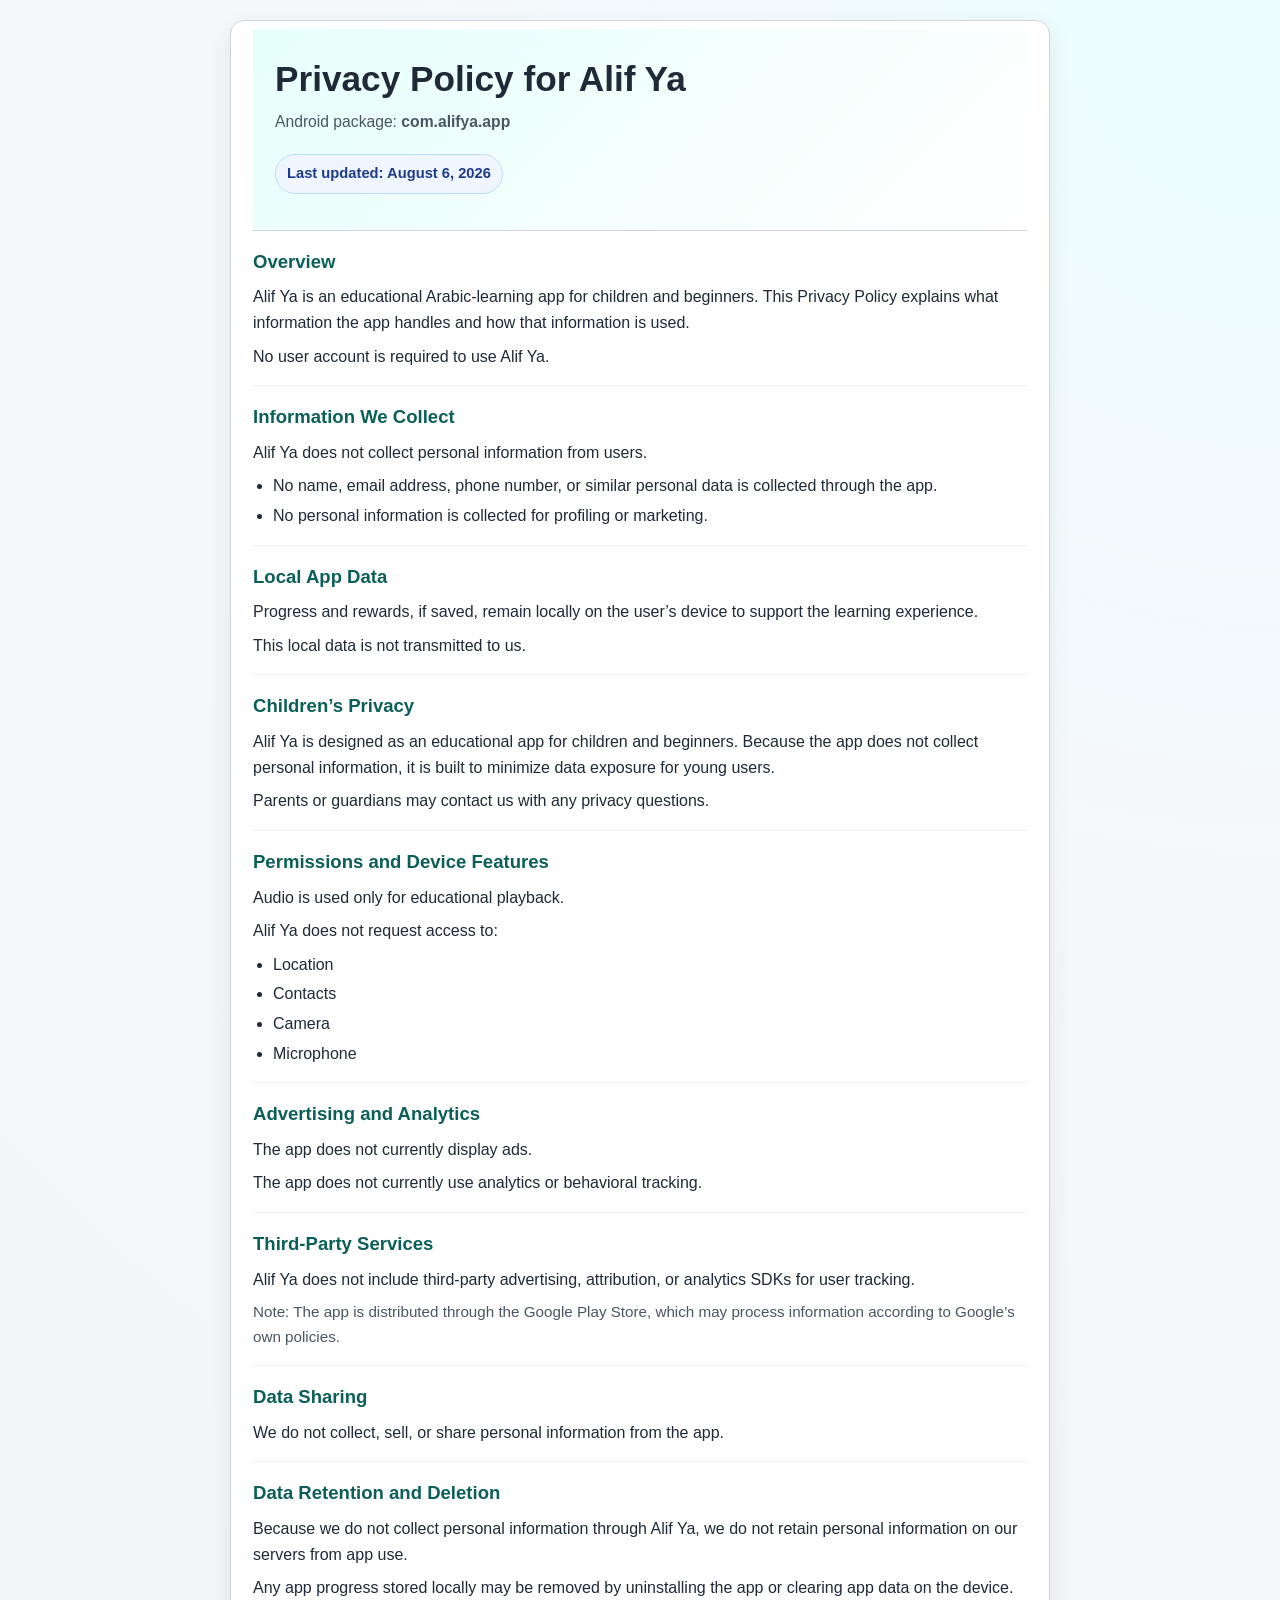
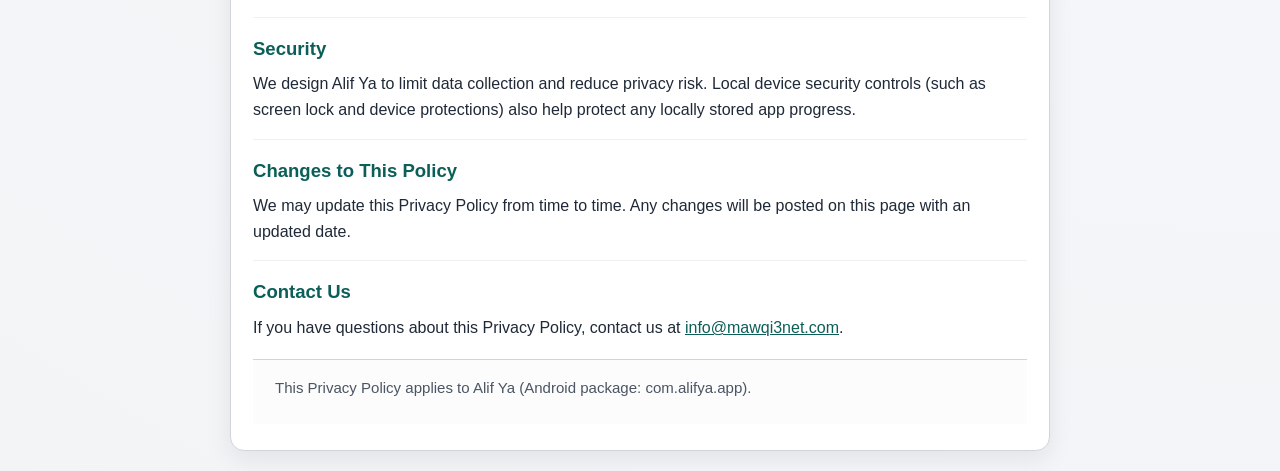
==== privacy-policy/index.html @ 70b83c65 "Add Alif Ya privacy policy" ====
<!DOCTYPE html>
<html lang="en">
<head>
  <meta charset="utf-8">
  <meta name="viewport" content="width=device-width, initial-scale=1">
  <title>Privacy Policy | Alif Ya</title>
  <meta name="description" content="Privacy Policy for Alif Ya (Android package: com.alifya.app).">
  <style>
    :root {
      --bg: #f6f7fb;
      --card: #ffffff;
      --text: #1f2937;
      --muted: #4b5563;
      --border: #d1d5db;
      --accent: #0f766e;
      --accent-soft: #e6fffb;
      --shadow: 0 8px 24px rgba(15, 23, 42, 0.08);
    }

    * {
      box-sizing: border-box;
    }

    html, body {
      margin: 0;
      padding: 0;
      background: radial-gradient(circle at top right, #ecfeff 0%, var(--bg) 40%, #f3f4f6 100%);
      color: var(--text);
      font-family: "Segoe UI", Tahoma, Geneva, Verdana, sans-serif;
      line-height: 1.6;
    }

    .wrap {
      max-width: 860px;
      margin: 0 auto;
      padding: 20px;
    }

    .card {
      background: var(--card);
      border: 1px solid var(--border);
      border-radius: 14px;
      box-shadow: var(--shadow);
      overflow: hidden;
    }

    header {
      padding: 28px 22px;
      background: linear-gradient(135deg, var(--accent-soft) 0%, #ffffff 100%);
      border-bottom: 1px solid var(--border);
    }

    h1 {
      margin: 0;
      font-size: clamp(1.6rem, 3.5vw, 2.2rem);
      line-height: 1.25;
    }

    .subtitle {
      margin-top: 8px;
      color: var(--muted);
      font-size: 0.98rem;
    }

    main {
      padding: 8px 22px 26px;
    }

    section {
      padding-top: 16px;
      border-top: 1px solid #eef0f2;
      margin-top: 16px;
    }

    section:first-of-type {
      border-top: 0;
      margin-top: 0;
    }

    h2 {
      margin: 0 0 8px;
      font-size: 1.16rem;
      color: #0b5f58;
    }

    p {
      margin: 8px 0;
    }

    ul {
      margin: 8px 0 8px 20px;
      padding: 0;
    }

    li {
      margin: 4px 0;
    }

    .meta {
      display: inline-block;
      margin-top: 12px;
      padding: 7px 11px;
      border: 1px solid #bfdbfe;
      border-radius: 999px;
      background: #eff6ff;
      color: #1e3a8a;
      font-size: 0.92rem;
      font-weight: 600;
    }

    .small {
      color: var(--muted);
      font-size: 0.95rem;
    }

    a {
      color: #0b5f58;
      text-decoration: underline;
    }

    footer {
      margin-top: 18px;
      padding: 16px 22px 24px;
      border-top: 1px solid var(--border);
      background: #fcfcfd;
      font-size: 0.94rem;
      color: var(--muted);
    }

    @media (max-width: 560px) {
      .wrap {
        padding: 12px;
      }

      header,
      main,
      footer {
        padding-left: 16px;
        padding-right: 16px;
      }

      .meta {
        border-radius: 10px;
      }
    }
  </style>
</head>
<body>
  <div class="wrap">
    <main class="card">
      <header>
        <h1>Privacy Policy for Alif Ya</h1>
        <p class="subtitle">Android package: <strong>com.alifya.app</strong></p>
        <p class="meta">Last updated: August 6, 2026</p>
      </header>

      <div>
        <section aria-labelledby="overview">
          <h2 id="overview">Overview</h2>
          <p>Alif Ya is an educational Arabic-learning app for children and beginners. This Privacy Policy explains what information the app handles and how that information is used.</p>
          <p>No user account is required to use Alif Ya.</p>
        </section>

        <section aria-labelledby="information-we-collect">
          <h2 id="information-we-collect">Information We Collect</h2>
          <p>Alif Ya does not collect personal information from users.</p>
          <ul>
            <li>No name, email address, phone number, or similar personal data is collected through the app.</li>
            <li>No personal information is collected for profiling or marketing.</li>
          </ul>
        </section>

        <section aria-labelledby="local-app-data">
          <h2 id="local-app-data">Local App Data</h2>
          <p>Progress and rewards, if saved, remain locally on the user&rsquo;s device to support the learning experience.</p>
          <p>This local data is not transmitted to us.</p>
        </section>

        <section aria-labelledby="childrens-privacy">
          <h2 id="childrens-privacy">Children&rsquo;s Privacy</h2>
          <p>Alif Ya is designed as an educational app for children and beginners. Because the app does not collect personal information, it is built to minimize data exposure for young users.</p>
          <p>Parents or guardians may contact us with any privacy questions.</p>
        </section>

        <section aria-labelledby="permissions-device-features">
          <h2 id="permissions-device-features">Permissions and Device Features</h2>
          <p>Audio is used only for educational playback.</p>
          <p>Alif Ya does not request access to:</p>
          <ul>
            <li>Location</li>
            <li>Contacts</li>
            <li>Camera</li>
            <li>Microphone</li>
          </ul>
        </section>

        <section aria-labelledby="advertising-and-analytics">
          <h2 id="advertising-and-analytics">Advertising and Analytics</h2>
          <p>The app does not currently display ads.</p>
          <p>The app does not currently use analytics or behavioral tracking.</p>
        </section>

        <section aria-labelledby="third-party-services">
          <h2 id="third-party-services">Third-Party Services</h2>
          <p>Alif Ya does not include third-party advertising, attribution, or analytics SDKs for user tracking.</p>
          <p class="small">Note: The app is distributed through the Google Play Store, which may process information according to Google&rsquo;s own policies.</p>
        </section>

        <section aria-labelledby="data-sharing">
          <h2 id="data-sharing">Data Sharing</h2>
          <p>We do not collect, sell, or share personal information from the app.</p>
        </section>

        <section aria-labelledby="data-retention-and-deletion">
          <h2 id="data-retention-and-deletion">Data Retention and Deletion</h2>
          <p>Because we do not collect personal information through Alif Ya, we do not retain personal information on our servers from app use.</p>
          <p>Any app progress stored locally may be removed by uninstalling the app or clearing app data on the device.</p>
        </section>

        <section aria-labelledby="security">
          <h2 id="security">Security</h2>
          <p>We design Alif Ya to limit data collection and reduce privacy risk. Local device security controls (such as screen lock and device protections) also help protect any locally stored app progress.</p>
        </section>

        <section aria-labelledby="changes-to-policy">
          <h2 id="changes-to-policy">Changes to This Policy</h2>
          <p>We may update this Privacy Policy from time to time. Any changes will be posted on this page with an updated date.</p>
        </section>

        <section aria-labelledby="contact-us">
          <h2 id="contact-us">Contact Us</h2>
          <p>If you have questions about this Privacy Policy, contact us at <a href="mailto:info@mawqi3net.com">info@mawqi3net.com</a>.</p>
        </section>
      </div>

      <footer>
        This Privacy Policy applies to Alif Ya (Android package: com.alifya.app).
      </footer>
    </main>
  </div>
</body>
</html>
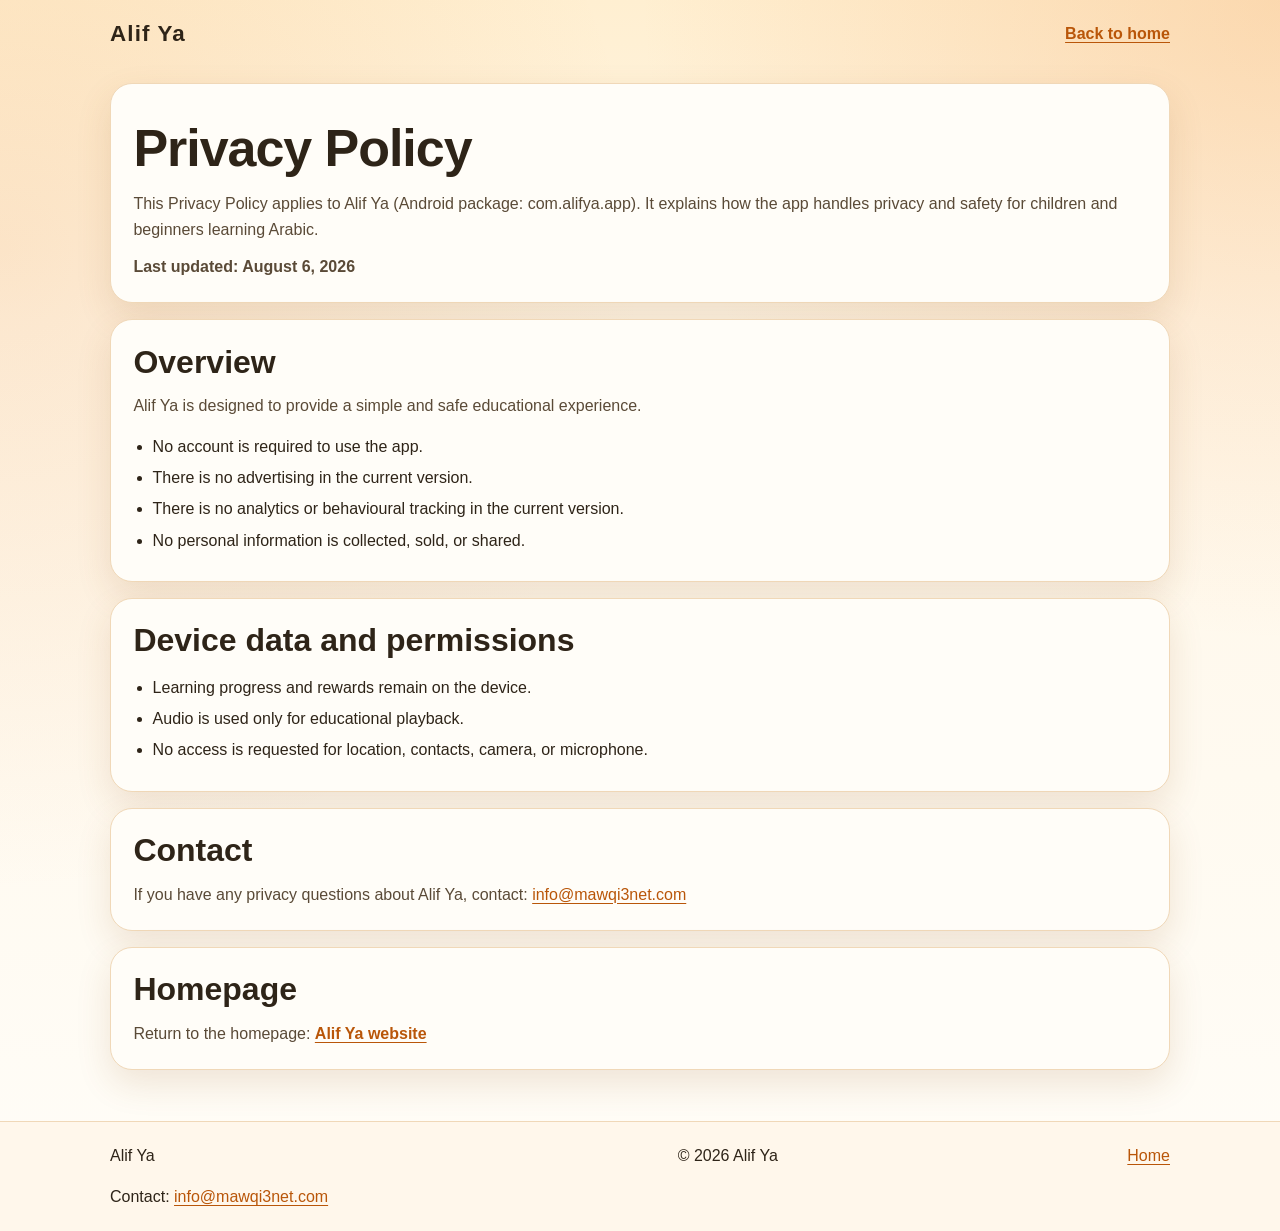
==== commit b018ef52: "Create Alif Ya marketing website" ====
--- a/privacy-policy/index.html
+++ b/privacy-policy/index.html
@@ -1,242 +1,76 @@
-<!DOCTYPE html>
+<!doctype html>
 <html lang="en">
-<head>
-  <meta charset="utf-8">
-  <meta name="viewport" content="width=device-width, initial-scale=1">
-  <title>Privacy Policy | Alif Ya</title>
-  <meta name="description" content="Privacy Policy for Alif Ya (Android package: com.alifya.app).">
-  <style>
-    :root {
-      --bg: #f6f7fb;
-      --card: #ffffff;
-      --text: #1f2937;
-      --muted: #4b5563;
-      --border: #d1d5db;
-      --accent: #0f766e;
-      --accent-soft: #e6fffb;
-      --shadow: 0 8px 24px rgba(15, 23, 42, 0.08);
-    }
+  <head>
+    <meta charset="UTF-8" />
+    <meta name="viewport" content="width=device-width, initial-scale=1" />
+    <meta name="description" content="Privacy policy for the Alif Ya Android app." />
+    <title>Alif Ya Privacy Policy</title>
+    <link rel="stylesheet" href="../styles.css" />
+  </head>
+  <body>
+    <a class="skip-link" href="#main-content">Skip to main content</a>
 
-    * {
-      box-sizing: border-box;
-    }
+    <header class="site-header">
+      <div class="container header-inner">
+        <p class="brand">Alif Ya</p>
+        <a class="text-link" href="../">Back to home</a>
+      </div>
+    </header>
 
-    html, body {
-      margin: 0;
-      padding: 0;
-      background: radial-gradient(circle at top right, #ecfeff 0%, var(--bg) 40%, #f3f4f6 100%);
-      color: var(--text);
-      font-family: "Segoe UI", Tahoma, Geneva, Verdana, sans-serif;
-      line-height: 1.6;
-    }
+    <main id="main-content" class="container policy-main">
+      <section class="card policy-intro">
+        <h1>Privacy Policy</h1>
+        <p>
+          This Privacy Policy applies to Alif Ya (Android package: com.alifya.app). It explains how
+          the app handles privacy and safety for children and beginners learning Arabic.
+        </p>
+        <p class="policy-meta">Last updated: August 6, 2026</p>
+      </section>
 
-    .wrap {
-      max-width: 860px;
-      margin: 0 auto;
-      padding: 20px;
-    }
+      <section class="card policy-section" aria-labelledby="overview-title">
+        <h2 id="overview-title">Overview</h2>
+        <p>Alif Ya is designed to provide a simple and safe educational experience.</p>
+        <ul class="privacy-list">
+          <li>No account is required to use the app.</li>
+          <li>There is no advertising in the current version.</li>
+          <li>There is no analytics or behavioural tracking in the current version.</li>
+          <li>No personal information is collected, sold, or shared.</li>
+        </ul>
+      </section>
 
-    .card {
-      background: var(--card);
-      border: 1px solid var(--border);
-      border-radius: 14px;
-      box-shadow: var(--shadow);
-      overflow: hidden;
-    }
+      <section class="card policy-section" aria-labelledby="device-title">
+        <h2 id="device-title">Device data and permissions</h2>
+        <ul class="privacy-list">
+          <li>Learning progress and rewards remain on the device.</li>
+          <li>Audio is used only for educational playback.</li>
+          <li>No access is requested for location, contacts, camera, or microphone.</li>
+        </ul>
+      </section>
 
-    header {
-      padding: 28px 22px;
-      background: linear-gradient(135deg, var(--accent-soft) 0%, #ffffff 100%);
-      border-bottom: 1px solid var(--border);
-    }
+      <section class="card policy-section" aria-labelledby="contact-title">
+        <h2 id="contact-title">Contact</h2>
+        <p>
+          If you have any privacy questions about Alif Ya, contact:
+          <a href="mailto:info@mawqi3net.com">info@mawqi3net.com</a>
+        </p>
+      </section>
 
-    h1 {
-      margin: 0;
-      font-size: clamp(1.6rem, 3.5vw, 2.2rem);
-      line-height: 1.25;
-    }
+      <section class="card policy-section" aria-labelledby="home-title">
+        <h2 id="home-title">Homepage</h2>
+        <p>
+          Return to the homepage:
+          <a class="text-link" href="../">Alif Ya website</a>
+        </p>
+      </section>
+    </main>
 
-    .subtitle {
-      margin-top: 8px;
-      color: var(--muted);
-      font-size: 0.98rem;
-    }
-
-    main {
-      padding: 8px 22px 26px;
-    }
-
-    section {
-      padding-top: 16px;
-      border-top: 1px solid #eef0f2;
-      margin-top: 16px;
-    }
-
-    section:first-of-type {
-      border-top: 0;
-      margin-top: 0;
-    }
-
-    h2 {
-      margin: 0 0 8px;
-      font-size: 1.16rem;
-      color: #0b5f58;
-    }
-
-    p {
-      margin: 8px 0;
-    }
-
-    ul {
-      margin: 8px 0 8px 20px;
-      padding: 0;
-    }
-
-    li {
-      margin: 4px 0;
-    }
-
-    .meta {
-      display: inline-block;
-      margin-top: 12px;
-      padding: 7px 11px;
-      border: 1px solid #bfdbfe;
-      border-radius: 999px;
-      background: #eff6ff;
-      color: #1e3a8a;
-      font-size: 0.92rem;
-      font-weight: 600;
-    }
-
-    .small {
-      color: var(--muted);
-      font-size: 0.95rem;
-    }
-
-    a {
-      color: #0b5f58;
-      text-decoration: underline;
-    }
-
-    footer {
-      margin-top: 18px;
-      padding: 16px 22px 24px;
-      border-top: 1px solid var(--border);
-      background: #fcfcfd;
-      font-size: 0.94rem;
-      color: var(--muted);
-    }
-
-    @media (max-width: 560px) {
-      .wrap {
-        padding: 12px;
-      }
-
-      header,
-      main,
-      footer {
-        padding-left: 16px;
-        padding-right: 16px;
-      }
-
-      .meta {
-        border-radius: 10px;
-      }
-    }
-  </style>
-</head>
-<body>
-  <div class="wrap">
-    <main class="card">
-      <header>
-        <h1>Privacy Policy for Alif Ya</h1>
-        <p class="subtitle">Android package: <strong>com.alifya.app</strong></p>
-        <p class="meta">Last updated: August 6, 2026</p>
-      </header>
-
-      <div>
-        <section aria-labelledby="overview">
-          <h2 id="overview">Overview</h2>
-          <p>Alif Ya is an educational Arabic-learning app for children and beginners. This Privacy Policy explains what information the app handles and how that information is used.</p>
-          <p>No user account is required to use Alif Ya.</p>
-        </section>
-
-        <section aria-labelledby="information-we-collect">
-          <h2 id="information-we-collect">Information We Collect</h2>
-          <p>Alif Ya does not collect personal information from users.</p>
-          <ul>
-            <li>No name, email address, phone number, or similar personal data is collected through the app.</li>
-            <li>No personal information is collected for profiling or marketing.</li>
-          </ul>
-        </section>
-
-        <section aria-labelledby="local-app-data">
-          <h2 id="local-app-data">Local App Data</h2>
-          <p>Progress and rewards, if saved, remain locally on the user&rsquo;s device to support the learning experience.</p>
-          <p>This local data is not transmitted to us.</p>
-        </section>
-
-        <section aria-labelledby="childrens-privacy">
-          <h2 id="childrens-privacy">Children&rsquo;s Privacy</h2>
-          <p>Alif Ya is designed as an educational app for children and beginners. Because the app does not collect personal information, it is built to minimize data exposure for young users.</p>
-          <p>Parents or guardians may contact us with any privacy questions.</p>
-        </section>
-
-        <section aria-labelledby="permissions-device-features">
-          <h2 id="permissions-device-features">Permissions and Device Features</h2>
-          <p>Audio is used only for educational playback.</p>
-          <p>Alif Ya does not request access to:</p>
-          <ul>
-            <li>Location</li>
-            <li>Contacts</li>
-            <li>Camera</li>
-            <li>Microphone</li>
-          </ul>
-        </section>
-
-        <section aria-labelledby="advertising-and-analytics">
-          <h2 id="advertising-and-analytics">Advertising and Analytics</h2>
-          <p>The app does not currently display ads.</p>
-          <p>The app does not currently use analytics or behavioral tracking.</p>
-        </section>
-
-        <section aria-labelledby="third-party-services">
-          <h2 id="third-party-services">Third-Party Services</h2>
-          <p>Alif Ya does not include third-party advertising, attribution, or analytics SDKs for user tracking.</p>
-          <p class="small">Note: The app is distributed through the Google Play Store, which may process information according to Google&rsquo;s own policies.</p>
-        </section>
-
-        <section aria-labelledby="data-sharing">
-          <h2 id="data-sharing">Data Sharing</h2>
-          <p>We do not collect, sell, or share personal information from the app.</p>
-        </section>
-
-        <section aria-labelledby="data-retention-and-deletion">
-          <h2 id="data-retention-and-deletion">Data Retention and Deletion</h2>
-          <p>Because we do not collect personal information through Alif Ya, we do not retain personal information on our servers from app use.</p>
-          <p>Any app progress stored locally may be removed by uninstalling the app or clearing app data on the device.</p>
-        </section>
-
-        <section aria-labelledby="security">
-          <h2 id="security">Security</h2>
-          <p>We design Alif Ya to limit data collection and reduce privacy risk. Local device security controls (such as screen lock and device protections) also help protect any locally stored app progress.</p>
-        </section>
-
-        <section aria-labelledby="changes-to-policy">
-          <h2 id="changes-to-policy">Changes to This Policy</h2>
-          <p>We may update this Privacy Policy from time to time. Any changes will be posted on this page with an updated date.</p>
-        </section>
-
-        <section aria-labelledby="contact-us">
-          <h2 id="contact-us">Contact Us</h2>
-          <p>If you have questions about this Privacy Policy, contact us at <a href="mailto:info@mawqi3net.com">info@mawqi3net.com</a>.</p>
-        </section>
+    <footer class="site-footer">
+      <div class="container footer-inner">
+        <p>Alif Ya</p>
+        <p>&copy; 2026 Alif Ya</p>
+        <p><a href="../">Home</a></p>
+        <p>Contact: <a href="mailto:info@mawqi3net.com">info@mawqi3net.com</a></p>
       </div>
-
-      <footer>
-        This Privacy Policy applies to Alif Ya (Android package: com.alifya.app).
-      </footer>
-    </main>
-  </div>
-</body>
+    </footer>
+  </body>
 </html>
--- a/styles.css
+++ b/styles.css
@@ -0,0 +1,421 @@
+:root {
+  --cream: #fff7e8;
+  --cream-strong: #ffefd1;
+  --orange: #e77c22;
+  --orange-deep: #b95609;
+  --orange-soft: #f3a45f;
+  --ink: #2e2418;
+  --ink-soft: #5a4a37;
+  --card: #fffdf8;
+  --border: #f0d8b8;
+  --focus: #0f6d60;
+  --shadow: 0 14px 35px rgba(145, 87, 30, 0.14);
+  --shadow-soft: 0 10px 25px rgba(145, 87, 30, 0.12);
+  --radius: 22px;
+}
+
+* {
+  box-sizing: border-box;
+}
+
+html,
+body {
+  margin: 0;
+  padding: 0;
+}
+
+body {
+  font-family: "Trebuchet MS", "Segoe UI", "Gill Sans", "Verdana", sans-serif;
+  color: var(--ink);
+  background:
+    radial-gradient(circle at 100% 0%, rgba(243, 164, 95, 0.3), transparent 36%),
+    radial-gradient(circle at 0% 20%, rgba(231, 124, 34, 0.14), transparent 40%),
+    linear-gradient(180deg, var(--cream-strong) 0%, var(--cream) 26%, #fffdf8 100%);
+  line-height: 1.6;
+}
+
+a {
+  color: var(--orange-deep);
+  text-underline-offset: 3px;
+}
+
+a:focus-visible,
+button:focus-visible {
+  outline: 3px solid var(--focus);
+  outline-offset: 3px;
+  border-radius: 8px;
+}
+
+.skip-link {
+  position: absolute;
+  left: 0.5rem;
+  top: -100%;
+  background: #ffffff;
+  color: var(--ink);
+  padding: 0.65rem 0.9rem;
+  border-radius: 0.7rem;
+  box-shadow: var(--shadow);
+  z-index: 1000;
+}
+
+.skip-link:focus {
+  top: 0.5rem;
+}
+
+.container {
+  width: min(1060px, 92vw);
+  margin: 0 auto;
+}
+
+.site-header {
+  padding: 1rem 0;
+}
+
+.header-inner {
+  display: flex;
+  align-items: center;
+  justify-content: space-between;
+  gap: 1rem;
+}
+
+.brand {
+  margin: 0;
+  font-size: 1.4rem;
+  font-weight: 800;
+  letter-spacing: 0.05em;
+}
+
+.text-link {
+  font-weight: 600;
+}
+
+.hero {
+  background: linear-gradient(155deg, #fff9ef 0%, #fff3dc 100%);
+  border: 1px solid var(--border);
+  box-shadow: var(--shadow);
+  border-radius: calc(var(--radius) + 6px);
+  padding: 2rem 1.1rem;
+  margin-top: 0.4rem;
+  animation: rise 520ms ease-out;
+}
+
+.hero-grid {
+  display: grid;
+  gap: 1rem;
+}
+
+.eyebrow {
+  margin: 0;
+  text-transform: uppercase;
+  letter-spacing: 0.11em;
+  font-size: 0.78rem;
+  font-weight: 700;
+  color: var(--orange-deep);
+}
+
+h1,
+h2 {
+  line-height: 1.2;
+  margin: 0;
+}
+
+h1 {
+  margin-top: 0.65rem;
+  font-size: clamp(2rem, 7vw, 3.25rem);
+  letter-spacing: -0.02em;
+}
+
+h2 {
+  font-size: clamp(1.45rem, 4vw, 2rem);
+}
+
+.hero-copy {
+  margin-top: 1rem;
+  color: var(--ink-soft);
+  max-width: 67ch;
+}
+
+.cta-row {
+  margin-top: 1.3rem;
+  display: flex;
+  flex-direction: column;
+  gap: 0.7rem;
+}
+
+.button {
+  display: inline-flex;
+  justify-content: center;
+  align-items: center;
+  border-radius: 999px;
+  padding: 0.82rem 1.15rem;
+  font-weight: 700;
+  text-decoration: none;
+  border: 2px solid transparent;
+  transition: transform 140ms ease, box-shadow 140ms ease;
+}
+
+.button:hover {
+  transform: translateY(-1px);
+}
+
+.button-primary {
+  color: #ffffff;
+  background: linear-gradient(135deg, var(--orange) 0%, var(--orange-deep) 100%);
+  box-shadow: 0 10px 24px rgba(183, 86, 9, 0.28);
+}
+
+.button-secondary {
+  border-color: var(--orange-soft);
+  background: #ffffff;
+  color: var(--orange-deep);
+}
+
+.button-disabled {
+  background: #efd8be;
+  color: #6d5c49;
+  border-color: #dac1a5;
+  box-shadow: none;
+  pointer-events: none;
+  cursor: not-allowed;
+}
+
+.section {
+  margin-top: 1.6rem;
+}
+
+.feature-grid,
+.privacy-list {
+  margin: 0.95rem 0 0;
+  padding-left: 1.2rem;
+}
+
+.feature-grid li,
+.privacy-list li {
+  margin: 0.35rem 0;
+}
+
+.feature-grid {
+  background: var(--card);
+  border: 1px solid var(--border);
+  border-radius: var(--radius);
+  box-shadow: var(--shadow);
+  padding: 1rem 1rem 1rem 2rem;
+}
+
+.feature-grid li {
+  list-style: none;
+  position: relative;
+  padding-left: 0.15rem;
+  break-inside: avoid;
+}
+
+.feature-grid li::before {
+  content: "✓";
+  color: var(--orange-deep);
+  font-weight: 800;
+  margin-right: 0.55rem;
+}
+
+.section-copy {
+  margin-top: 0.6rem;
+  color: var(--ink-soft);
+}
+
+.card {
+  background: var(--card);
+  border: 1px solid var(--border);
+  border-radius: var(--radius);
+  box-shadow: var(--shadow);
+  padding: 1.15rem;
+}
+
+.card p {
+  color: var(--ink-soft);
+  margin: 0.75rem 0 0;
+}
+
+.journey-flow {
+  margin: 0.95rem 0 0;
+  padding: 1rem;
+  list-style: none;
+  background: var(--card);
+  border: 1px solid var(--border);
+  border-radius: var(--radius);
+  box-shadow: var(--shadow);
+  display: grid;
+  gap: 0.5rem;
+}
+
+.journey-flow li {
+  text-align: center;
+  font-weight: 700;
+  background: #fff4df;
+  border: 1px solid #f2d3ad;
+  border-radius: 999px;
+  padding: 0.6rem 0.8rem;
+}
+
+.journey-flow li:not(:last-child)::after {
+  content: "↓";
+  display: block;
+  color: var(--orange-deep);
+  margin-top: 0.45rem;
+  font-size: 1rem;
+}
+
+.hero-art {
+  display: grid;
+  place-items: center;
+}
+
+.phone-mockup {
+  width: min(260px, 78%);
+  aspect-ratio: 10 / 20;
+  border-radius: 28px;
+  border: 3px solid #f3cd9e;
+  background:
+    radial-gradient(circle at 20% 20%, rgba(243, 164, 95, 0.45), transparent 45%),
+    linear-gradient(165deg, #fffdf9, #ffefd4);
+  box-shadow: var(--shadow-soft);
+  display: grid;
+  place-items: center;
+}
+
+.phone-mockup p {
+  margin: 0;
+  color: var(--orange-deep);
+  font-weight: 800;
+  letter-spacing: 0.2em;
+}
+
+.shots-grid {
+  margin-top: 1rem;
+  display: grid;
+  gap: 0.85rem;
+}
+
+.shot-card {
+  margin: 0;
+  background: var(--card);
+  border: 1px solid var(--border);
+  box-shadow: var(--shadow-soft);
+  border-radius: 18px;
+  padding: 0.85rem;
+}
+
+.shot-placeholder {
+  width: 100%;
+  aspect-ratio: 9 / 18;
+  border-radius: 14px;
+  border: 2px dashed #efb777;
+  background:
+    linear-gradient(180deg, rgba(243, 164, 95, 0.25), rgba(243, 164, 95, 0.08)),
+    repeating-linear-gradient(
+      -45deg,
+      rgba(255, 255, 255, 0.5),
+      rgba(255, 255, 255, 0.5) 12px,
+      rgba(255, 245, 227, 0.85) 12px,
+      rgba(255, 245, 227, 0.85) 24px
+    );
+}
+
+.shot-card figcaption {
+  margin-top: 0.5rem;
+  font-weight: 700;
+  color: var(--ink-soft);
+  text-align: center;
+}
+
+.site-footer {
+  margin-top: 2rem;
+  border-top: 1px solid var(--border);
+  background: rgba(255, 247, 232, 0.78);
+}
+
+.footer-inner {
+  padding: 1.3rem 0;
+  display: grid;
+  gap: 0.22rem;
+}
+
+.footer-inner p {
+  margin: 0;
+}
+
+.policy-main {
+  padding-top: 0.45rem;
+  padding-bottom: 1.2rem;
+}
+
+.policy-intro {
+  margin-top: 0.5rem;
+}
+
+.policy-meta {
+  display: inline-block;
+  margin-top: 0.6rem;
+  font-weight: 700;
+  color: var(--orange-deep);
+}
+
+.policy-section {
+  margin-top: 1rem;
+}
+
+@media (min-width: 760px) {
+  .hero {
+    padding: 2.4rem;
+  }
+
+  .hero-grid {
+    grid-template-columns: 1.15fr 0.85fr;
+    align-items: center;
+  }
+
+  .cta-row {
+    flex-direction: row;
+    flex-wrap: wrap;
+    align-items: center;
+  }
+
+  .feature-grid {
+    columns: 2;
+    column-gap: 2rem;
+  }
+
+  .journey-flow {
+    grid-template-columns: repeat(5, 1fr);
+    gap: 0.8rem;
+    align-items: start;
+  }
+
+  .journey-flow li:not(:last-child)::after {
+    content: "→";
+    margin-top: 0.5rem;
+  }
+
+  .shots-grid {
+    grid-template-columns: repeat(3, minmax(0, 1fr));
+  }
+
+  .card {
+    padding: 1.4rem;
+  }
+
+  .footer-inner {
+    grid-template-columns: repeat(3, auto);
+    justify-content: space-between;
+    gap: 1rem;
+  }
+}
+
+@keyframes rise {
+  from {
+    transform: translateY(7px);
+    opacity: 0;
+  }
+  to {
+    transform: translateY(0);
+    opacity: 1;
+  }
+}
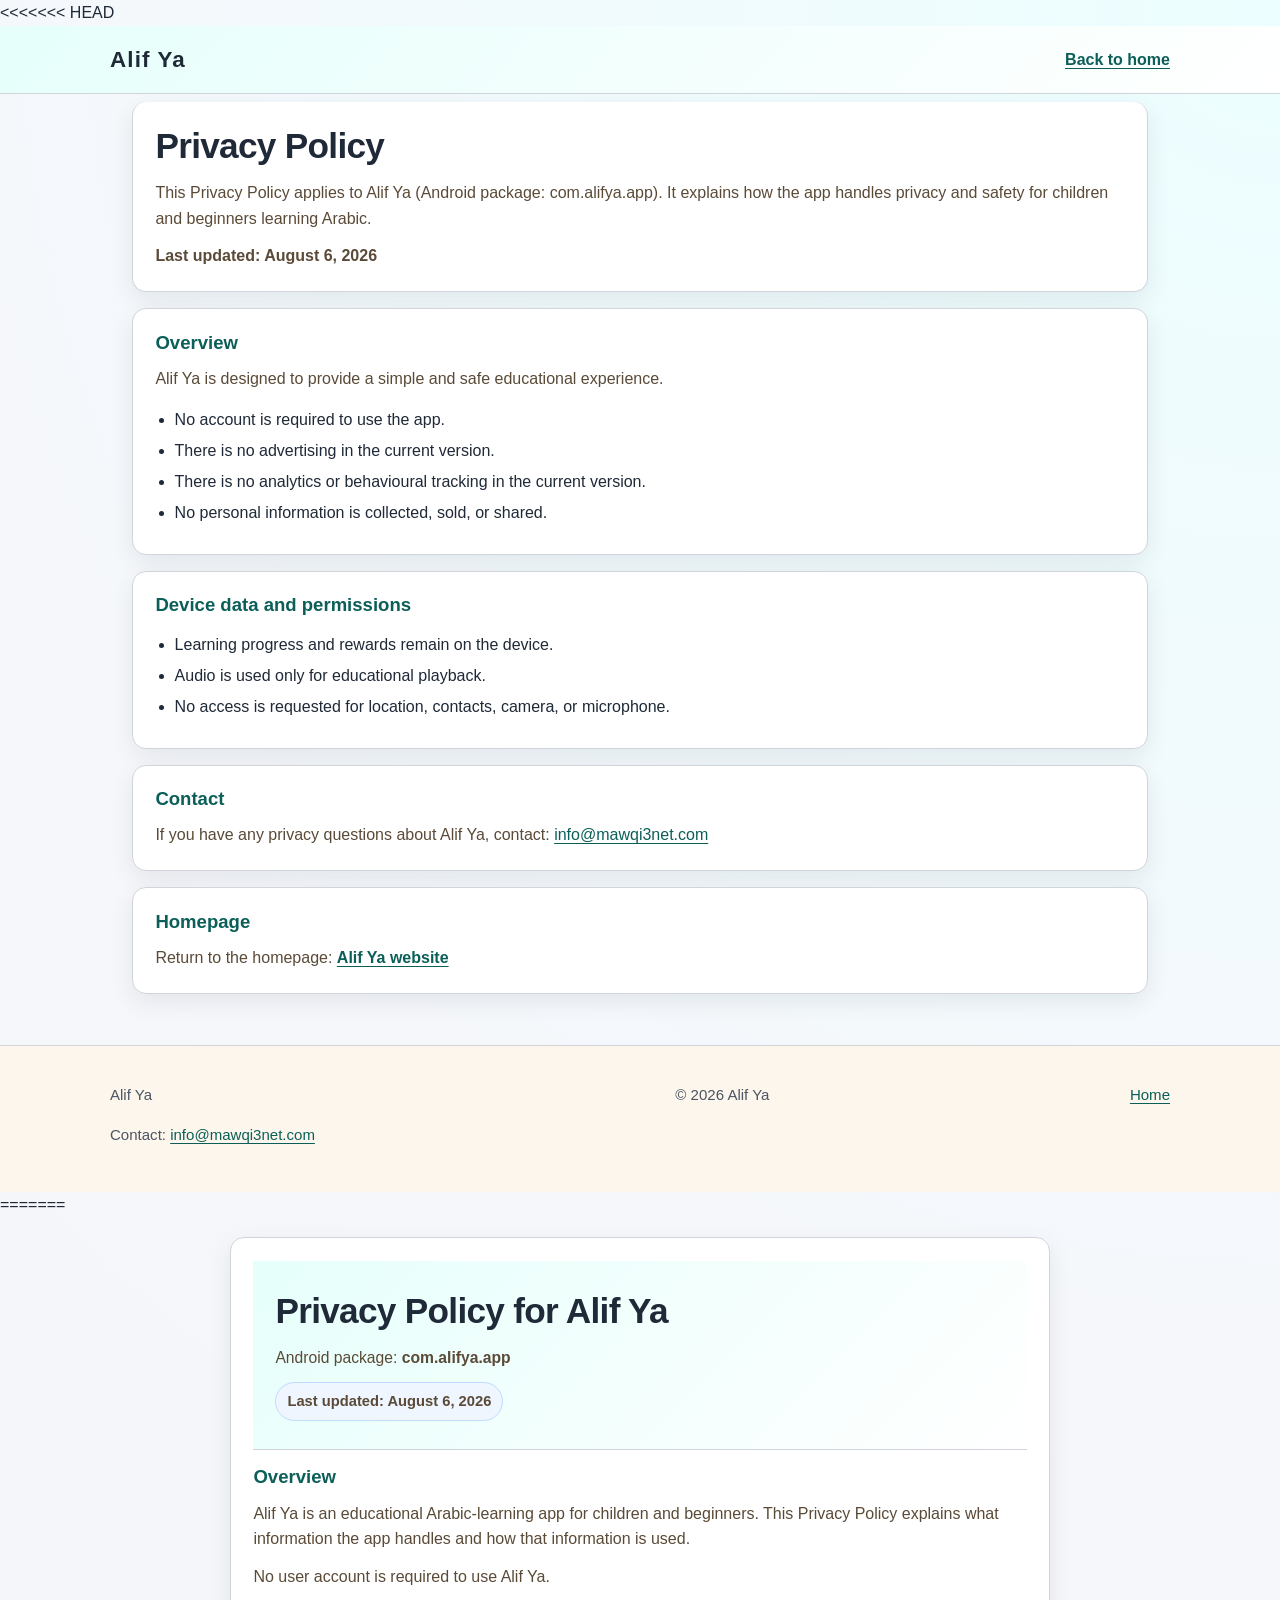
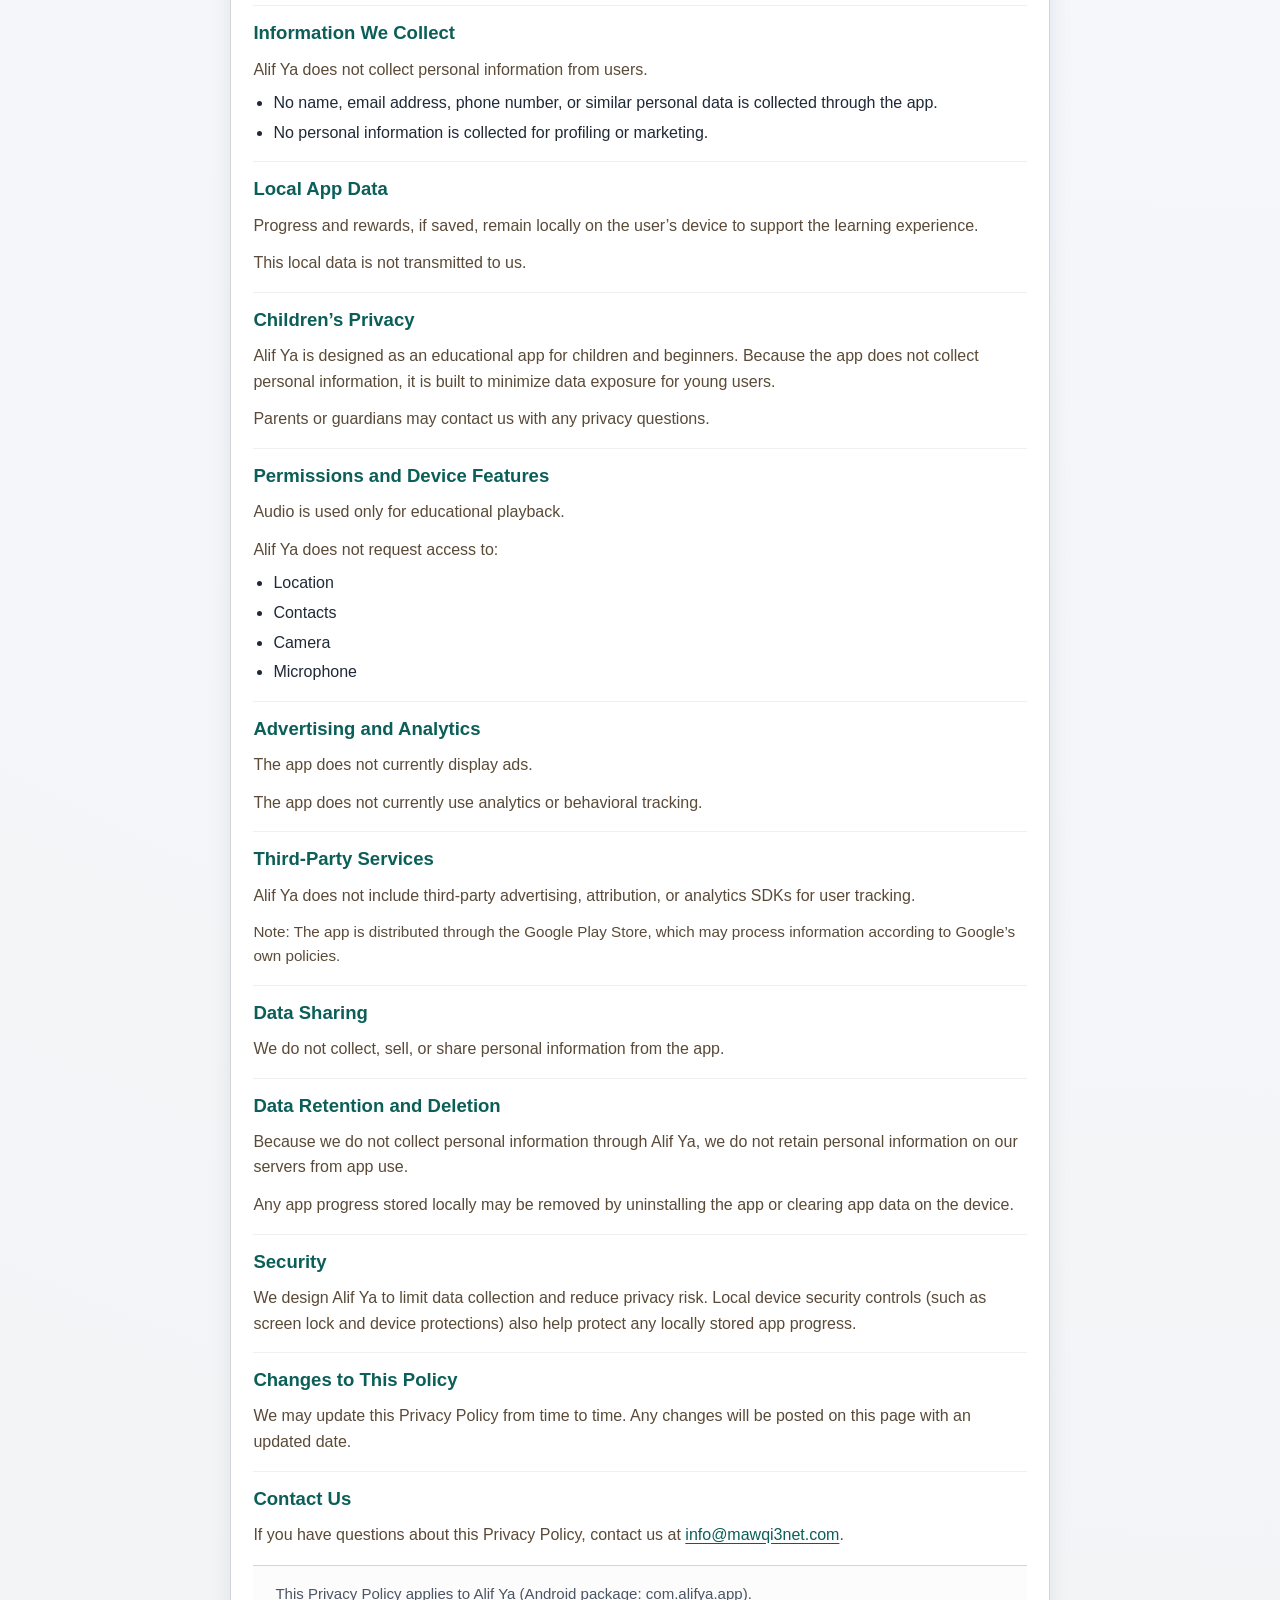
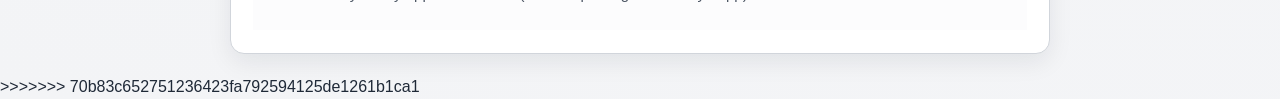
==== commit c247063e: "Merge existing repository content" ====
--- a/privacy-policy/index.html
+++ b/privacy-policy/index.html
@@ -1,3 +1,4 @@
+<<<<<<< HEAD
 <!doctype html>
 <html lang="en">
   <head>
@@ -73,4 +74,247 @@
       </div>
     </footer>
   </body>
+=======
+<!DOCTYPE html>
+<html lang="en">
+<head>
+  <meta charset="utf-8">
+  <meta name="viewport" content="width=device-width, initial-scale=1">
+  <title>Privacy Policy | Alif Ya</title>
+  <meta name="description" content="Privacy Policy for Alif Ya (Android package: com.alifya.app).">
+  <style>
+    :root {
+      --bg: #f6f7fb;
+      --card: #ffffff;
+      --text: #1f2937;
+      --muted: #4b5563;
+      --border: #d1d5db;
+      --accent: #0f766e;
+      --accent-soft: #e6fffb;
+      --shadow: 0 8px 24px rgba(15, 23, 42, 0.08);
+    }
+
+    * {
+      box-sizing: border-box;
+    }
+
+    html, body {
+      margin: 0;
+      padding: 0;
+      background: radial-gradient(circle at top right, #ecfeff 0%, var(--bg) 40%, #f3f4f6 100%);
+      color: var(--text);
+      font-family: "Segoe UI", Tahoma, Geneva, Verdana, sans-serif;
+      line-height: 1.6;
+    }
+
+    .wrap {
+      max-width: 860px;
+      margin: 0 auto;
+      padding: 20px;
+    }
+
+    .card {
+      background: var(--card);
+      border: 1px solid var(--border);
+      border-radius: 14px;
+      box-shadow: var(--shadow);
+      overflow: hidden;
+    }
+
+    header {
+      padding: 28px 22px;
+      background: linear-gradient(135deg, var(--accent-soft) 0%, #ffffff 100%);
+      border-bottom: 1px solid var(--border);
+    }
+
+    h1 {
+      margin: 0;
+      font-size: clamp(1.6rem, 3.5vw, 2.2rem);
+      line-height: 1.25;
+    }
+
+    .subtitle {
+      margin-top: 8px;
+      color: var(--muted);
+      font-size: 0.98rem;
+    }
+
+    main {
+      padding: 8px 22px 26px;
+    }
+
+    section {
+      padding-top: 16px;
+      border-top: 1px solid #eef0f2;
+      margin-top: 16px;
+    }
+
+    section:first-of-type {
+      border-top: 0;
+      margin-top: 0;
+    }
+
+    h2 {
+      margin: 0 0 8px;
+      font-size: 1.16rem;
+      color: #0b5f58;
+    }
+
+    p {
+      margin: 8px 0;
+    }
+
+    ul {
+      margin: 8px 0 8px 20px;
+      padding: 0;
+    }
+
+    li {
+      margin: 4px 0;
+    }
+
+    .meta {
+      display: inline-block;
+      margin-top: 12px;
+      padding: 7px 11px;
+      border: 1px solid #bfdbfe;
+      border-radius: 999px;
+      background: #eff6ff;
+      color: #1e3a8a;
+      font-size: 0.92rem;
+      font-weight: 600;
+    }
+
+    .small {
+      color: var(--muted);
+      font-size: 0.95rem;
+    }
+
+    a {
+      color: #0b5f58;
+      text-decoration: underline;
+    }
+
+    footer {
+      margin-top: 18px;
+      padding: 16px 22px 24px;
+      border-top: 1px solid var(--border);
+      background: #fcfcfd;
+      font-size: 0.94rem;
+      color: var(--muted);
+    }
+
+    @media (max-width: 560px) {
+      .wrap {
+        padding: 12px;
+      }
+
+      header,
+      main,
+      footer {
+        padding-left: 16px;
+        padding-right: 16px;
+      }
+
+      .meta {
+        border-radius: 10px;
+      }
+    }
+  </style>
+</head>
+<body>
+  <div class="wrap">
+    <main class="card">
+      <header>
+        <h1>Privacy Policy for Alif Ya</h1>
+        <p class="subtitle">Android package: <strong>com.alifya.app</strong></p>
+        <p class="meta">Last updated: August 6, 2026</p>
+      </header>
+
+      <div>
+        <section aria-labelledby="overview">
+          <h2 id="overview">Overview</h2>
+          <p>Alif Ya is an educational Arabic-learning app for children and beginners. This Privacy Policy explains what information the app handles and how that information is used.</p>
+          <p>No user account is required to use Alif Ya.</p>
+        </section>
+
+        <section aria-labelledby="information-we-collect">
+          <h2 id="information-we-collect">Information We Collect</h2>
+          <p>Alif Ya does not collect personal information from users.</p>
+          <ul>
+            <li>No name, email address, phone number, or similar personal data is collected through the app.</li>
+            <li>No personal information is collected for profiling or marketing.</li>
+          </ul>
+        </section>
+
+        <section aria-labelledby="local-app-data">
+          <h2 id="local-app-data">Local App Data</h2>
+          <p>Progress and rewards, if saved, remain locally on the user&rsquo;s device to support the learning experience.</p>
+          <p>This local data is not transmitted to us.</p>
+        </section>
+
+        <section aria-labelledby="childrens-privacy">
+          <h2 id="childrens-privacy">Children&rsquo;s Privacy</h2>
+          <p>Alif Ya is designed as an educational app for children and beginners. Because the app does not collect personal information, it is built to minimize data exposure for young users.</p>
+          <p>Parents or guardians may contact us with any privacy questions.</p>
+        </section>
+
+        <section aria-labelledby="permissions-device-features">
+          <h2 id="permissions-device-features">Permissions and Device Features</h2>
+          <p>Audio is used only for educational playback.</p>
+          <p>Alif Ya does not request access to:</p>
+          <ul>
+            <li>Location</li>
+            <li>Contacts</li>
+            <li>Camera</li>
+            <li>Microphone</li>
+          </ul>
+        </section>
+
+        <section aria-labelledby="advertising-and-analytics">
+          <h2 id="advertising-and-analytics">Advertising and Analytics</h2>
+          <p>The app does not currently display ads.</p>
+          <p>The app does not currently use analytics or behavioral tracking.</p>
+        </section>
+
+        <section aria-labelledby="third-party-services">
+          <h2 id="third-party-services">Third-Party Services</h2>
+          <p>Alif Ya does not include third-party advertising, attribution, or analytics SDKs for user tracking.</p>
+          <p class="small">Note: The app is distributed through the Google Play Store, which may process information according to Google&rsquo;s own policies.</p>
+        </section>
+
+        <section aria-labelledby="data-sharing">
+          <h2 id="data-sharing">Data Sharing</h2>
+          <p>We do not collect, sell, or share personal information from the app.</p>
+        </section>
+
+        <section aria-labelledby="data-retention-and-deletion">
+          <h2 id="data-retention-and-deletion">Data Retention and Deletion</h2>
+          <p>Because we do not collect personal information through Alif Ya, we do not retain personal information on our servers from app use.</p>
+          <p>Any app progress stored locally may be removed by uninstalling the app or clearing app data on the device.</p>
+        </section>
+
+        <section aria-labelledby="security">
+          <h2 id="security">Security</h2>
+          <p>We design Alif Ya to limit data collection and reduce privacy risk. Local device security controls (such as screen lock and device protections) also help protect any locally stored app progress.</p>
+        </section>
+
+        <section aria-labelledby="changes-to-policy">
+          <h2 id="changes-to-policy">Changes to This Policy</h2>
+          <p>We may update this Privacy Policy from time to time. Any changes will be posted on this page with an updated date.</p>
+        </section>
+
+        <section aria-labelledby="contact-us">
+          <h2 id="contact-us">Contact Us</h2>
+          <p>If you have questions about this Privacy Policy, contact us at <a href="mailto:info@mawqi3net.com">info@mawqi3net.com</a>.</p>
+        </section>
+      </div>
+
+      <footer>
+        This Privacy Policy applies to Alif Ya (Android package: com.alifya.app).
+      </footer>
+    </main>
+  </div>
+</body>
+>>>>>>> 70b83c652751236423fa792594125de1261b1ca1
 </html>
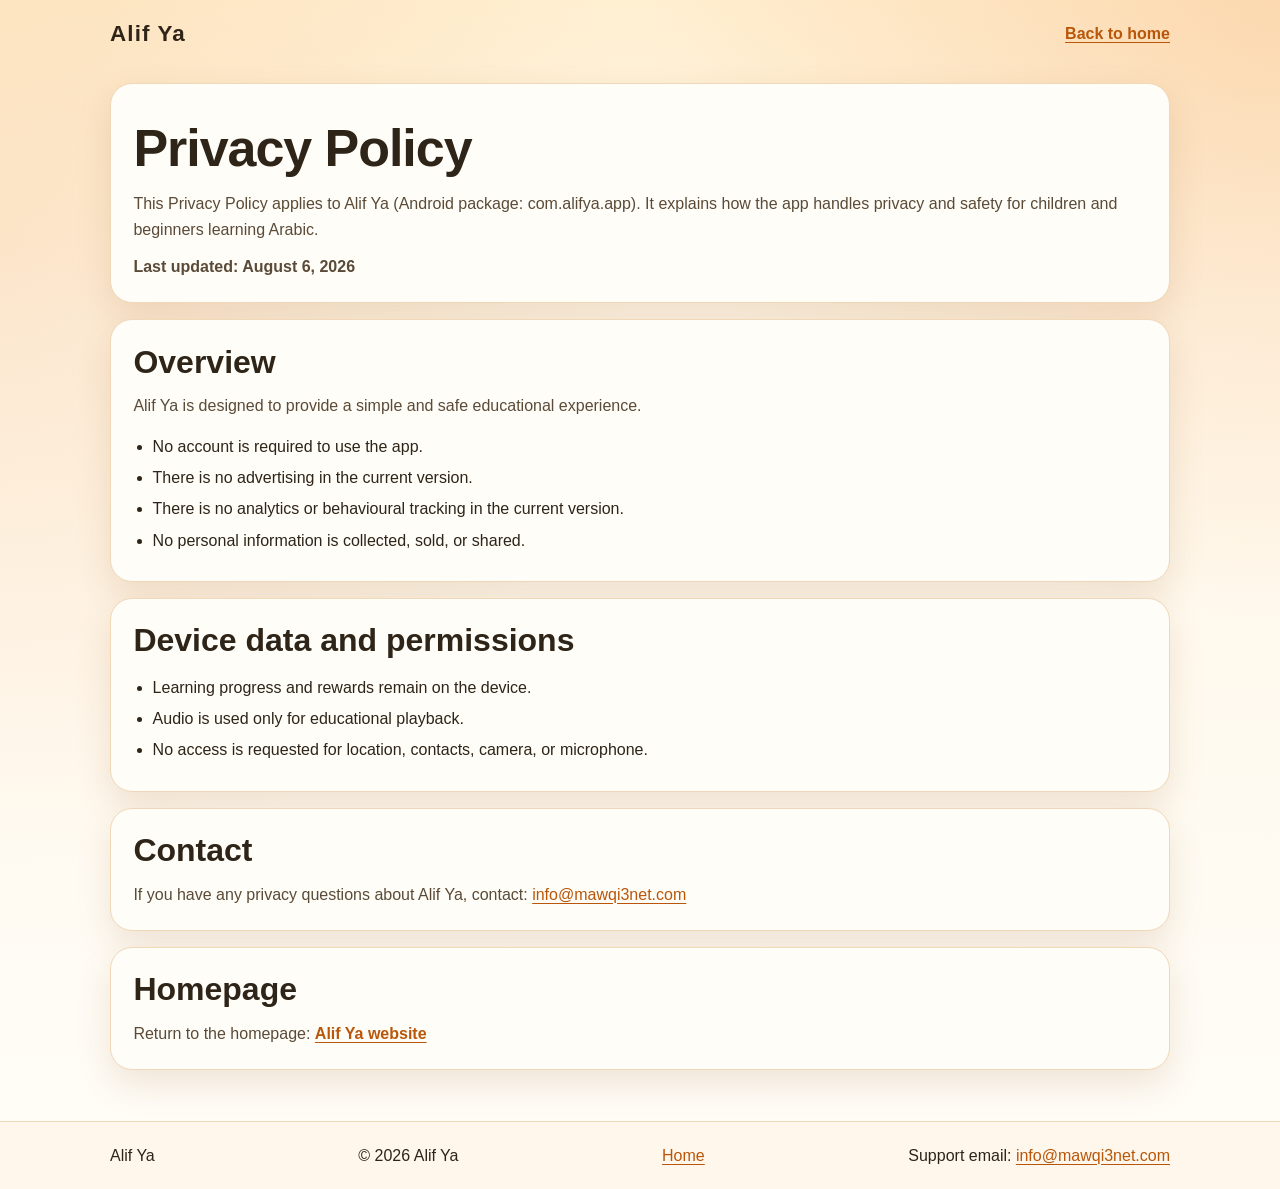
==== commit e169e813: "Polish Alif Ya website and finalize privacy policy" ====
--- a/privacy-policy/index.html
+++ b/privacy-policy/index.html
@@ -1,4 +1,3 @@
-<<<<<<< HEAD
 <!doctype html>
 <html lang="en">
   <head>
@@ -70,251 +69,8 @@
         <p>Alif Ya</p>
         <p>&copy; 2026 Alif Ya</p>
         <p><a href="../">Home</a></p>
-        <p>Contact: <a href="mailto:info@mawqi3net.com">info@mawqi3net.com</a></p>
+        <p>Support email: <a href="mailto:info@mawqi3net.com">info@mawqi3net.com</a></p>
       </div>
     </footer>
   </body>
-=======
-<!DOCTYPE html>
-<html lang="en">
-<head>
-  <meta charset="utf-8">
-  <meta name="viewport" content="width=device-width, initial-scale=1">
-  <title>Privacy Policy | Alif Ya</title>
-  <meta name="description" content="Privacy Policy for Alif Ya (Android package: com.alifya.app).">
-  <style>
-    :root {
-      --bg: #f6f7fb;
-      --card: #ffffff;
-      --text: #1f2937;
-      --muted: #4b5563;
-      --border: #d1d5db;
-      --accent: #0f766e;
-      --accent-soft: #e6fffb;
-      --shadow: 0 8px 24px rgba(15, 23, 42, 0.08);
-    }
-
-    * {
-      box-sizing: border-box;
-    }
-
-    html, body {
-      margin: 0;
-      padding: 0;
-      background: radial-gradient(circle at top right, #ecfeff 0%, var(--bg) 40%, #f3f4f6 100%);
-      color: var(--text);
-      font-family: "Segoe UI", Tahoma, Geneva, Verdana, sans-serif;
-      line-height: 1.6;
-    }
-
-    .wrap {
-      max-width: 860px;
-      margin: 0 auto;
-      padding: 20px;
-    }
-
-    .card {
-      background: var(--card);
-      border: 1px solid var(--border);
-      border-radius: 14px;
-      box-shadow: var(--shadow);
-      overflow: hidden;
-    }
-
-    header {
-      padding: 28px 22px;
-      background: linear-gradient(135deg, var(--accent-soft) 0%, #ffffff 100%);
-      border-bottom: 1px solid var(--border);
-    }
-
-    h1 {
-      margin: 0;
-      font-size: clamp(1.6rem, 3.5vw, 2.2rem);
-      line-height: 1.25;
-    }
-
-    .subtitle {
-      margin-top: 8px;
-      color: var(--muted);
-      font-size: 0.98rem;
-    }
-
-    main {
-      padding: 8px 22px 26px;
-    }
-
-    section {
-      padding-top: 16px;
-      border-top: 1px solid #eef0f2;
-      margin-top: 16px;
-    }
-
-    section:first-of-type {
-      border-top: 0;
-      margin-top: 0;
-    }
-
-    h2 {
-      margin: 0 0 8px;
-      font-size: 1.16rem;
-      color: #0b5f58;
-    }
-
-    p {
-      margin: 8px 0;
-    }
-
-    ul {
-      margin: 8px 0 8px 20px;
-      padding: 0;
-    }
-
-    li {
-      margin: 4px 0;
-    }
-
-    .meta {
-      display: inline-block;
-      margin-top: 12px;
-      padding: 7px 11px;
-      border: 1px solid #bfdbfe;
-      border-radius: 999px;
-      background: #eff6ff;
-      color: #1e3a8a;
-      font-size: 0.92rem;
-      font-weight: 600;
-    }
-
-    .small {
-      color: var(--muted);
-      font-size: 0.95rem;
-    }
-
-    a {
-      color: #0b5f58;
-      text-decoration: underline;
-    }
-
-    footer {
-      margin-top: 18px;
-      padding: 16px 22px 24px;
-      border-top: 1px solid var(--border);
-      background: #fcfcfd;
-      font-size: 0.94rem;
-      color: var(--muted);
-    }
-
-    @media (max-width: 560px) {
-      .wrap {
-        padding: 12px;
-      }
-
-      header,
-      main,
-      footer {
-        padding-left: 16px;
-        padding-right: 16px;
-      }
-
-      .meta {
-        border-radius: 10px;
-      }
-    }
-  </style>
-</head>
-<body>
-  <div class="wrap">
-    <main class="card">
-      <header>
-        <h1>Privacy Policy for Alif Ya</h1>
-        <p class="subtitle">Android package: <strong>com.alifya.app</strong></p>
-        <p class="meta">Last updated: August 6, 2026</p>
-      </header>
-
-      <div>
-        <section aria-labelledby="overview">
-          <h2 id="overview">Overview</h2>
-          <p>Alif Ya is an educational Arabic-learning app for children and beginners. This Privacy Policy explains what information the app handles and how that information is used.</p>
-          <p>No user account is required to use Alif Ya.</p>
-        </section>
-
-        <section aria-labelledby="information-we-collect">
-          <h2 id="information-we-collect">Information We Collect</h2>
-          <p>Alif Ya does not collect personal information from users.</p>
-          <ul>
-            <li>No name, email address, phone number, or similar personal data is collected through the app.</li>
-            <li>No personal information is collected for profiling or marketing.</li>
-          </ul>
-        </section>
-
-        <section aria-labelledby="local-app-data">
-          <h2 id="local-app-data">Local App Data</h2>
-          <p>Progress and rewards, if saved, remain locally on the user&rsquo;s device to support the learning experience.</p>
-          <p>This local data is not transmitted to us.</p>
-        </section>
-
-        <section aria-labelledby="childrens-privacy">
-          <h2 id="childrens-privacy">Children&rsquo;s Privacy</h2>
-          <p>Alif Ya is designed as an educational app for children and beginners. Because the app does not collect personal information, it is built to minimize data exposure for young users.</p>
-          <p>Parents or guardians may contact us with any privacy questions.</p>
-        </section>
-
-        <section aria-labelledby="permissions-device-features">
-          <h2 id="permissions-device-features">Permissions and Device Features</h2>
-          <p>Audio is used only for educational playback.</p>
-          <p>Alif Ya does not request access to:</p>
-          <ul>
-            <li>Location</li>
-            <li>Contacts</li>
-            <li>Camera</li>
-            <li>Microphone</li>
-          </ul>
-        </section>
-
-        <section aria-labelledby="advertising-and-analytics">
-          <h2 id="advertising-and-analytics">Advertising and Analytics</h2>
-          <p>The app does not currently display ads.</p>
-          <p>The app does not currently use analytics or behavioral tracking.</p>
-        </section>
-
-        <section aria-labelledby="third-party-services">
-          <h2 id="third-party-services">Third-Party Services</h2>
-          <p>Alif Ya does not include third-party advertising, attribution, or analytics SDKs for user tracking.</p>
-          <p class="small">Note: The app is distributed through the Google Play Store, which may process information according to Google&rsquo;s own policies.</p>
-        </section>
-
-        <section aria-labelledby="data-sharing">
-          <h2 id="data-sharing">Data Sharing</h2>
-          <p>We do not collect, sell, or share personal information from the app.</p>
-        </section>
-
-        <section aria-labelledby="data-retention-and-deletion">
-          <h2 id="data-retention-and-deletion">Data Retention and Deletion</h2>
-          <p>Because we do not collect personal information through Alif Ya, we do not retain personal information on our servers from app use.</p>
-          <p>Any app progress stored locally may be removed by uninstalling the app or clearing app data on the device.</p>
-        </section>
-
-        <section aria-labelledby="security">
-          <h2 id="security">Security</h2>
-          <p>We design Alif Ya to limit data collection and reduce privacy risk. Local device security controls (such as screen lock and device protections) also help protect any locally stored app progress.</p>
-        </section>
-
-        <section aria-labelledby="changes-to-policy">
-          <h2 id="changes-to-policy">Changes to This Policy</h2>
-          <p>We may update this Privacy Policy from time to time. Any changes will be posted on this page with an updated date.</p>
-        </section>
-
-        <section aria-labelledby="contact-us">
-          <h2 id="contact-us">Contact Us</h2>
-          <p>If you have questions about this Privacy Policy, contact us at <a href="mailto:info@mawqi3net.com">info@mawqi3net.com</a>.</p>
-        </section>
-      </div>
-
-      <footer>
-        This Privacy Policy applies to Alif Ya (Android package: com.alifya.app).
-      </footer>
-    </main>
-  </div>
-</body>
->>>>>>> 70b83c652751236423fa792594125de1261b1ca1
 </html>
--- a/styles.css
+++ b/styles.css
@@ -113,6 +113,13 @@
   color: var(--orange-deep);
 }
 
+.hero-app-name {
+  margin: 0.45rem 0 0;
+  font-size: 1.18rem;
+  font-weight: 800;
+  color: var(--ink);
+}
+
 h1,
 h2 {
   line-height: 1.2;
@@ -255,6 +262,16 @@
   padding: 0.6rem 0.8rem;
 }
 
+.journey-flow li::before {
+  content: "";
+  display: block;
+  width: 0.7rem;
+  height: 0.7rem;
+  margin: 0 auto 0.4rem;
+  border-radius: 50%;
+  background: linear-gradient(135deg, var(--orange) 0%, var(--orange-deep) 100%);
+}
+
 .journey-flow li:not(:last-child)::after {
   content: "↓";
   display: block;
@@ -281,17 +298,18 @@
   place-items: center;
 }
 
-.phone-mockup p {
-  margin: 0;
-  color: var(--orange-deep);
-  font-weight: 800;
-  letter-spacing: 0.2em;
+.app-icon {
+  width: 88px;
+  height: 88px;
+  border-radius: 20px;
+  box-shadow: 0 10px 22px rgba(185, 86, 9, 0.2);
 }
 
 .shots-grid {
   margin-top: 1rem;
   display: grid;
   gap: 0.85rem;
+  grid-template-columns: repeat(2, minmax(0, 1fr));
 }
 
 .shot-card {
@@ -324,6 +342,7 @@
   font-weight: 700;
   color: var(--ink-soft);
   text-align: center;
+  font-size: 0.96rem;
 }
 
 .site-footer {
@@ -395,7 +414,7 @@
   }
 
   .shots-grid {
-    grid-template-columns: repeat(3, minmax(0, 1fr));
+    grid-template-columns: repeat(4, minmax(0, 1fr));
   }
 
   .card {
@@ -403,9 +422,15 @@
   }
 
   .footer-inner {
-    grid-template-columns: repeat(3, auto);
+    grid-template-columns: repeat(4, auto);
     justify-content: space-between;
     gap: 1rem;
+  }
+}
+
+@media (max-width: 500px) {
+  .shots-grid {
+    grid-template-columns: 1fr;
   }
 }
 
